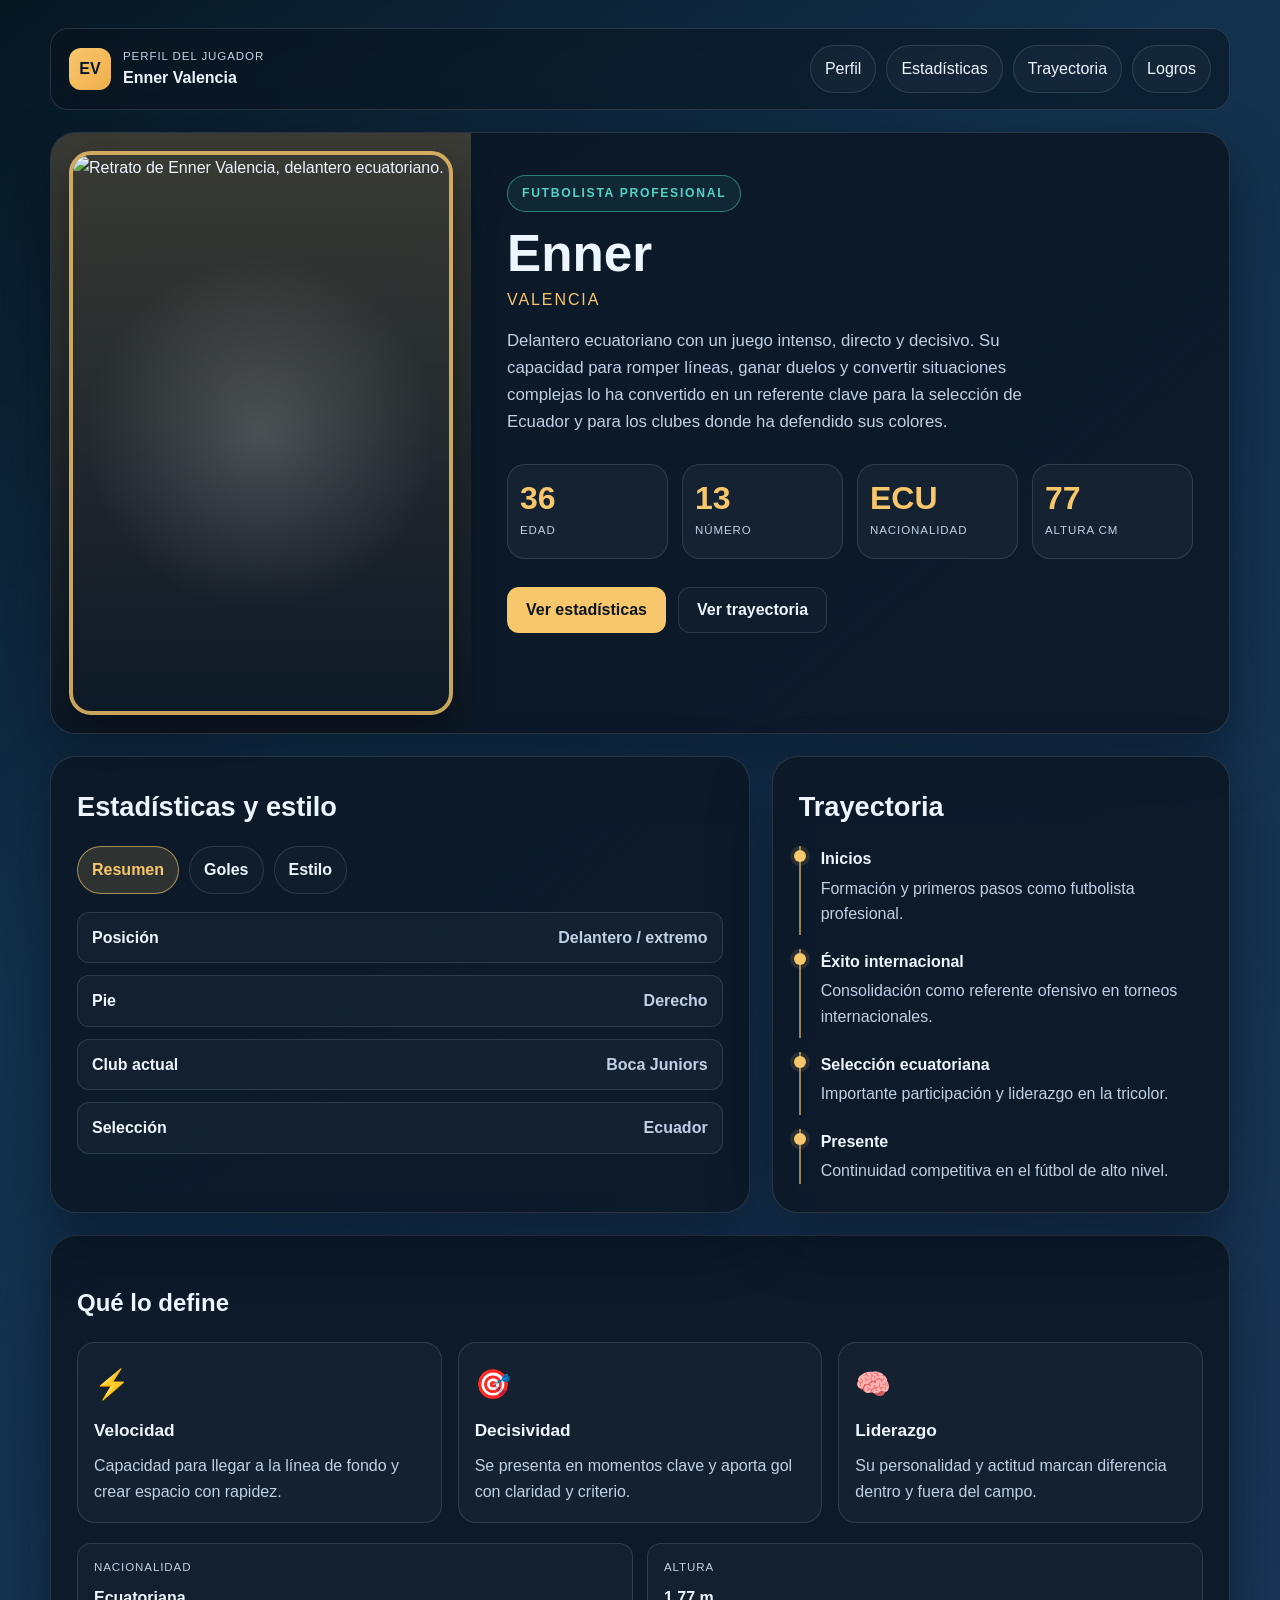
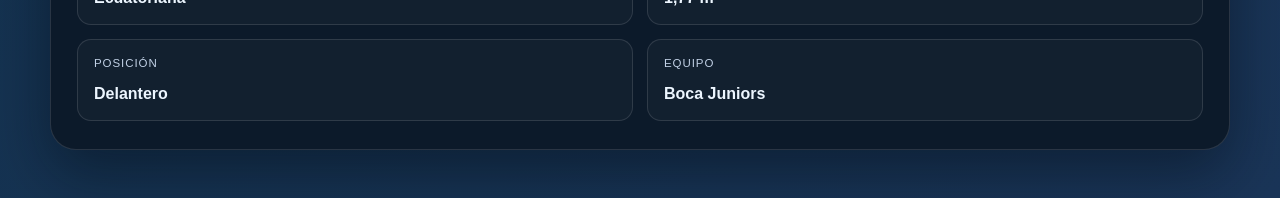
==== hola mundo/index.html @ 0b4dd75f "Mejoras UX y perfil de Enner Valencia" ====
<!DOCTYPE html>
<html lang="es">
  <head>
    <meta charset="UTF-8" />
    <meta name="viewport" content="width=device-width, initial-scale=1.0" />
    <meta
      name="description"
      content="Perfil completo de Enner Valencia: datos, trayectoria, estilo de juego y logros del delantero ecuatoriano."
    />
    <title>Enner Valencia | Perfil completo</title>
    <style>
      :root {
        --bg: #071722;
        --bg-2: #12314d;
        --bg-3: #1a3558;
        --panel: rgba(12, 24, 38, 0.9);
        --panel-alt: rgba(19, 33, 48, 0.96);
        --primary: #f8c76b;
        --secondary: #53d3c6;
        --tertiary: #91b7ff;
        --text: #edf6ff;
        --muted: #c1d0e5;
        --line: rgba(255, 255, 255, 0.12);
        --shadow: rgba(3, 9, 17, 0.44);
        --focus: #7dd3fc;
        --success: #5ce0a3;
        --danger: #ff8a8a;
      }

      * {
        box-sizing: border-box;
      }

      html {
        scroll-behavior: smooth;
      }

      body {
        margin: 0;
        font-family: Arial, Helvetica, sans-serif;
        background: linear-gradient(140deg, var(--bg), var(--bg-2) 35%, var(--bg-3));
        color: var(--text);
        line-height: 1.6;
      }

      img {
        max-width: 100%;
        display: block;
      }

      a {
        color: inherit;
      }

      a:focus-visible,
      button:focus-visible,
      [role="tab"]:focus-visible,
      img:focus-visible {
        outline: 3px solid var(--focus);
        outline-offset: 3px;
      }

      .skip-link {
        position: absolute;
        left: 16px;
        top: -48px;
        background: var(--primary);
        color: #091725;
        padding: 10px 14px;
        border-radius: 10px;
        text-decoration: none;
        z-index: 100;
        font-weight: 700;
      }

      .skip-link:focus {
        top: 16px;
      }

      .page-shell {
        width: min(1180px, calc(100% - 32px));
        margin: 28px auto 48px;
      }

      .topbar {
        display: flex;
        align-items: center;
        justify-content: space-between;
        gap: 20px;
        padding: 16px 18px;
        margin-bottom: 22px;
        border: 1px solid var(--line);
        border-radius: 18px;
        background: rgba(10, 20, 31, 0.54);
        backdrop-filter: blur(10px);
      }

      .brand {
        display: flex;
        align-items: center;
        gap: 12px;
      }

      .brand-mark {
        display: inline-flex;
        align-items: center;
        justify-content: center;
        width: 42px;
        height: 42px;
        border-radius: 12px;
        background: linear-gradient(135deg, var(--primary), #f0ae4c);
        color: #091725;
        font-weight: 700;
      }

      .brand small {
        display: block;
        color: var(--muted);
        font-size: 0.72rem;
        letter-spacing: 0.08em;
        text-transform: uppercase;
      }

      .brand strong {
        font-size: 1rem;
      }

      .nav {
        display: flex;
        flex-wrap: wrap;
        gap: 10px;
      }

      .nav a {
        text-decoration: none;
        padding: 10px 14px;
        border-radius: 999px;
        border: 1px solid var(--line);
        background: rgba(255, 255, 255, 0.03);
        color: var(--text);
        transition: background 0.2s ease, transform 0.2s ease;
      }

      .nav a:hover,
      .nav a:focus-visible {
        background: rgba(248, 199, 107, 0.12);
        transform: translateY(-1px);
      }

      .card {
        background: var(--panel);
        border: 1px solid var(--line);
        border-radius: 26px;
        box-shadow: 0 24px 60px var(--shadow);
      }

      .hero {
        display: grid;
        grid-template-columns: minmax(280px, 420px) minmax(0, 1fr);
        overflow: hidden;
      }

      .hero-media {
        position: relative;
        min-height: 600px;
        padding: 18px;
        background: linear-gradient(180deg, rgba(248, 199, 107, 0.2), rgba(12, 24, 38, 0.9));
      }

      .hero-media::before {
        content: "";
        position: absolute;
        inset: 0;
        background: radial-gradient(circle at center, rgba(255, 255, 255, 0.18), transparent 48%);
      }

      .player-photo {
        position: relative;
        z-index: 1;
        width: 100%;
        height: 100%;
        min-height: 560px;
        object-fit: cover;
        border-radius: 22px;
        border: 4px solid rgba(248, 199, 107, 0.8);
        box-shadow: 0 20px 40px rgba(0, 0, 0, 0.38);
      }

      .hero-content {
        padding: 42px 36px 36px;
      }

      .pill {
        display: inline-flex;
        align-items: center;
        gap: 8px;
        padding: 8px 14px;
        border-radius: 999px;
        border: 1px solid rgba(83, 211, 198, 0.5);
        background: rgba(83, 211, 198, 0.08);
        color: var(--secondary);
        font-size: 0.76rem;
        letter-spacing: 0.14em;
        text-transform: uppercase;
        font-weight: 700;
      }

      h1 {
        margin: 18px 0 8px;
        font-size: clamp(2.8rem, 4vw, 4.5rem);
        line-height: 0.95;
      }

      .surname {
        margin: 0 0 16px;
        color: var(--primary);
        text-transform: uppercase;
        letter-spacing: 0.12em;
        font-size: 1rem;
      }

      .summary {
        max-width: 60ch;
        margin: 0;
        color: var(--muted);
        font-size: 1.05rem;
      }

      .hero-stats {
        display: grid;
        grid-template-columns: repeat(4, minmax(100px, 1fr));
        gap: 14px;
        margin-top: 28px;
      }

      .stat-box {
        background: rgba(255, 255, 255, 0.04);
        border: 1px solid var(--line);
        border-radius: 18px;
        padding: 16px 12px;
      }

      .stat-box strong {
        display: block;
        color: var(--primary);
        font-size: clamp(1.5rem, 2.5vw, 2.2rem);
        line-height: 1.1;
      }

      .stat-box span {
        color: var(--muted);
        font-size: 0.72rem;
        letter-spacing: 0.08em;
        text-transform: uppercase;
      }

      .actions {
        display: flex;
        flex-wrap: wrap;
        gap: 12px;
        margin-top: 28px;
      }

      .button {
        display: inline-flex;
        align-items: center;
        justify-content: center;
        min-height: 46px;
        padding: 0 18px;
        border-radius: 12px;
        border: 1px solid var(--line);
        background: transparent;
        color: var(--text);
        text-decoration: none;
        font-weight: 700;
        transition: transform 0.2s ease, opacity 0.2s ease, background 0.2s ease;
      }

      .button.primary {
        background: var(--primary);
        color: #0c1520;
        border-color: transparent;
      }

      .button.secondary {
        background: rgba(255, 255, 255, 0.02);
      }

      .button:hover,
      .button:focus-visible {
        transform: translateY(-1px);
      }

      .content-grid {
        display: grid;
        grid-template-columns: 1.45fr 0.95fr;
        gap: 22px;
        margin-top: 22px;
      }

      .panel {
        padding: 28px 26px;
      }

      .panel h2 {
        margin: 0 0 18px;
        font-size: 1.7rem;
      }

      .tabs {
        display: flex;
        flex-wrap: wrap;
        gap: 10px;
        margin-bottom: 18px;
      }

      [role="tab"] {
        background: rgba(255, 255, 255, 0.02);
        border: 1px solid var(--line);
        color: var(--text);
        padding: 10px 14px;
        border-radius: 999px;
        cursor: pointer;
        font: inherit;
        font-weight: 700;
      }

      [role="tab"][aria-selected="true"] {
        background: rgba(248, 199, 107, 0.15);
        border-color: rgba(248, 199, 107, 0.6);
        color: var(--primary);
      }

      .tab-panel {
        display: block;
      }

      .tab-panel[hidden] {
        display: none;
      }

      .metric-list {
        list-style: none;
        padding: 0;
        margin: 0;
        display: grid;
        gap: 12px;
      }

      .metric-list li {
        display: flex;
        justify-content: space-between;
        align-items: center;
        gap: 16px;
        padding: 12px 14px;
        border-radius: 12px;
        background: rgba(255, 255, 255, 0.03);
        border: 1px solid var(--line);
      }

      .metric-list strong {
        color: var(--text);
      }

      .metric-list span {
        color: var(--muted);
        font-weight: 700;
      }

      .timeline {
        list-style: none;
        margin: 0;
        padding: 0;
        display: grid;
        gap: 14px;
      }

      .timeline li {
        position: relative;
        padding-left: 20px;
        border-left: 2px solid rgba(248, 199, 107, 0.6);
        padding-bottom: 8px;
      }

      .timeline li:last-child {
        padding-bottom: 0;
      }

      .timeline li::before {
        content: "";
        position: absolute;
        left: -7px;
        top: 4px;
        width: 12px;
        height: 12px;
        border-radius: 50%;
        background: var(--primary);
        box-shadow: 0 0 0 4px rgba(248, 199, 107, 0.12);
      }

      .timeline strong {
        display: block;
        margin-bottom: 4px;
      }

      .timeline span {
        color: var(--muted);
      }

      .narrative {
        margin-top: 22px;
        padding: 28px 26px;
      }

      .feature-grid {
        display: grid;
        grid-template-columns: repeat(3, minmax(180px, 1fr));
        gap: 16px;
      }

      .feature {
        padding: 18px 16px;
        border-radius: 18px;
        border: 1px solid var(--line);
        background: rgba(255, 255, 255, 0.03);
      }

      .feature .icon {
        font-size: 1.8rem;
        margin-bottom: 10px;
      }

      .feature h3 {
        margin: 0 0 8px;
        font-size: 1.08rem;
      }

      .feature p {
        margin: 0;
        color: var(--muted);
      }

      .details-grid {
        display: grid;
        grid-template-columns: repeat(2, minmax(150px, 1fr));
        gap: 14px;
        margin-top: 20px;
      }

      .detail-box {
        padding: 14px 16px;
        border-radius: 14px;
        border: 1px solid var(--line);
        background: rgba(255, 255, 255, 0.026);
      }

      .detail-box .label {
        display: block;
        color: var(--muted);
        font-size: 0.72rem;
        letter-spacing: 0.08em;
        text-transform: uppercase;
        margin-bottom: 8px;
      }

      .detail-box .value {
        font-weight: 700;
      }

      @media (max-width: 900px) {
        .hero {
          grid-template-columns: 1fr;
        }

        .content-grid {
          grid-template-columns: 1fr;
        }

        .feature-grid {
          grid-template-columns: 1fr;
        }
      }

      @media (max-width: 620px) {
        .page-shell {
          width: min(100% - 20px, 1180px);
          margin-top: 18px;
        }

        .topbar {
          flex-direction: column;
          align-items: flex-start;
        }

        .hero-content,
        .panel,
        .narrative {
          padding-left: 18px;
          padding-right: 18px;
        }

        .hero-stats,
        .details-grid {
          grid-template-columns: repeat(2, minmax(120px, 1fr));
        }
      }
    </style>
  </head>
  <body>
    <a class="skip-link" href="#contenido">Saltar al contenido</a>

    <div class="page-shell">
      <header class="topbar" aria-label="Navegación principal">
        <div class="brand" aria-label="Marca del perfil">
          <div class="brand-mark">EV</div>
          <div>
            <small>Perfil del jugador</small>
            <strong>Enner Valencia</strong>
          </div>
        </div>

        <nav class="nav" aria-label="Secciones principales">
          <a href="#perfil">Perfil</a>
          <a href="#estadisticas">Estadísticas</a>
          <a href="#trayectoria">Trayectoria</a>
          <a href="#logros">Logros</a>
        </nav>
      </header>

      <main id="contenido">
        <section class="hero card" id="perfil" aria-labelledby="player-name">
          <div class="hero-media">
            <img
              class="player-photo"
              src="https://upload.wikimedia.org/wikipedia/commons/f/fe/Enner_Valencia_%2824735821595%29_%28cropped%29.jpg"
              alt="Retrato de Enner Valencia, delantero ecuatoriano."
            />
          </div>

          <div class="hero-content">
            <div class="pill">Futbolista profesional</div>
            <h1 id="player-name">Enner</h1>
            <p class="surname">Valencia</p>

            <p class="summary">
              Delantero ecuatoriano con un juego intenso, directo y decisivo. Su capacidad para
              romper líneas, ganar duelos y convertir situaciones complejas lo ha convertido en un
              referente clave para la selección de Ecuador y para los clubes donde ha defendido sus
              colores.
            </p>

            <div class="hero-stats" aria-label="Estadísticas destacadas">
              <div class="stat-box">
                <strong>36</strong>
                <span>Edad</span>
              </div>
              <div class="stat-box">
                <strong>13</strong>
                <span>Número</span>
              </div>
              <div class="stat-box">
                <strong>ECU</strong>
                <span>Nacionalidad</span>
              </div>
              <div class="stat-box">
                <strong>77</strong>
                <span>Altura cm</span>
              </div>
            </div>

            <div class="actions" aria-label="Acciones principales">
              <a class="button primary" href="#estadisticas">Ver estadísticas</a>
              <a class="button secondary" href="#trayectoria">Ver trayectoria</a>
            </div>
          </div>
        </section>

        <section class="content-grid">
          <article class="panel card" id="estadisticas" aria-labelledby="stats-heading">
            <h2 id="stats-heading">Estadísticas y estilo</h2>

            <div class="tabs" role="tablist" aria-label="Secciones estadísticas">
              <button class="tab-button" role="tab" aria-selected="true" aria-controls="panel-resumen" id="tab-resumen" tabindex="0" type="button">
                Resumen
              </button>
              <button class="tab-button" role="tab" aria-selected="false" aria-controls="panel-goles" id="tab-goles" tabindex="-1" type="button">
                Goles
              </button>
              <button class="tab-button" role="tab" aria-selected="false" aria-controls="panel-estilo" id="tab-estilo" tabindex="-1" type="button">
                Estilo
              </button>
            </div>

            <div class="tab-panel" id="panel-resumen" role="tabpanel" aria-labelledby="tab-resumen">
              <ul class="metric-list" aria-label="Resumen del jugador">
                <li><strong>Posición</strong><span>Delantero / extremo</span></li>
                <li><strong>Pie</strong><span>Derecho</span></li>
                <li><strong>Club actual</strong><span>Boca Juniors</span></li>
                <li><strong>Selección</strong><span>Ecuador</span></li>
              </ul>
            </div>

            <div class="tab-panel" id="panel-goles" role="tabpanel" aria-labelledby="tab-goles" hidden>
              <ul class="metric-list" aria-label="Datos de gol">
                <li><strong>Visión de juego</strong><span>Alta</span></li>
                <li><strong>Remate</strong><span>Preciso</span></li>
                <li><strong>Goles decisivos</strong><span>Frecuentes</span></li>
                <li><strong>Capacidad de liderazgo</strong><span>Muy alta</span></li>
              </ul>
            </div>

            <div class="tab-panel" id="panel-estilo" role="tabpanel" aria-labelledby="tab-estilo" hidden>
              <ul class="metric-list" aria-label="Estilo de juego">
                <li><strong>Velocidad</strong><span>Explosiva</span></li>
                <li><strong>Desborde</strong><span>Constante</span></li>
                <li><strong>Presión</strong><span>Intensa</span></li>
                <li><strong>Trabajo colectivo</strong><span>Comprometido</span></li>
              </ul>
            </div>
          </article>

          <aside class="panel card" id="trayectoria" aria-labelledby="career-heading">
            <h2 id="career-heading">Trayectoria</h2>
            <ul class="timeline" aria-label="Cronología de trayectoria">
              <li>
                <strong>Inicios</strong>
                <span>Formación y primeros pasos como futbolista profesional.</span>
              </li>
              <li>
                <strong>Éxito internacional</strong>
                <span>Consolidación como referente ofensivo en torneos internacionales.</span>
              </li>
              <li>
                <strong>Selección ecuatoriana</strong>
                <span>Importante participación y liderazgo en la tricolor.</span>
              </li>
              <li>
                <strong>Presente</strong>
                <span>Continuidad competitiva en el fútbol de alto nivel.</span>
              </li>
            </ul>
          </aside>
        </section>

        <section class="narrative card" id="logros" aria-labelledby="features-heading">
          <h2 id="features-heading">Qué lo define</h2>

          <div class="feature-grid">
            <article class="feature">
              <div class="icon" aria-hidden="true">⚡</div>
              <h3>Velocidad</h3>
              <p>Capacidad para llegar a la línea de fondo y crear espacio con rapidez.</p>
            </article>

            <article class="feature">
              <div class="icon" aria-hidden="true">🎯</div>
              <h3>Decisividad</h3>
              <p>Se presenta en momentos clave y aporta gol con claridad y criterio.</p>
            </article>

            <article class="feature">
              <div class="icon" aria-hidden="true">🧠</div>
              <h3>Liderazgo</h3>
              <p>Su personalidad y actitud marcan diferencia dentro y fuera del campo.</p>
            </article>
          </div>

          <div class="details-grid" aria-label="Datos principales del jugador">
            <div class="detail-box">
              <span class="label">Nacionalidad</span>
              <span class="value">Ecuatoriana</span>
            </div>
            <div class="detail-box">
              <span class="label">Altura</span>
              <span class="value">1,77 m</span>
            </div>
            <div class="detail-box">
              <span class="label">Posición</span>
              <span class="value">Delantero</span>
            </div>
            <div class="detail-box">
              <span class="label">Equipo</span>
              <span class="value">Boca Juniors</span>
            </div>
          </div>
        </section>
      </main>
    </div>

    <script>
      const tabs = document.querySelectorAll('[role="tab"]');
      const panels = document.querySelectorAll('.tab-panel');

      function activateTab(targetTab) {
        tabs.forEach((tab) => {
          const isSelected = tab === targetTab;
          tab.setAttribute('aria-selected', String(isSelected));
          tab.tabIndex = isSelected ? 0 : -1;
        });

        panels.forEach((panel) => {
          const isActive = panel.id === targetTab.getAttribute('aria-controls');
          panel.hidden = !isActive;
        });
      }

      tabs.forEach((tab) => {
        tab.addEventListener('click', () => activateTab(tab));

        tab.addEventListener('keydown', (event) => {
          const currentIndex = [...tabs].indexOf(tab);
          let nextIndex = currentIndex;

          if (event.key === 'ArrowRight') {
            nextIndex = (currentIndex + 1) % tabs.length;
          }

          if (event.key === 'ArrowLeft') {
            nextIndex = (currentIndex - 1 + tabs.length) % tabs.length;
          }

          if (event.key === 'Home') {
            nextIndex = 0;
          }

          if (event.key === 'End') {
            nextIndex = tabs.length - 1;
          }

          if (nextIndex !== currentIndex) {
            event.preventDefault();
            tabs[nextIndex].focus();
            activateTab(tabs[nextIndex]);
          }
        });
      });
    </script>
  </body>
</html>
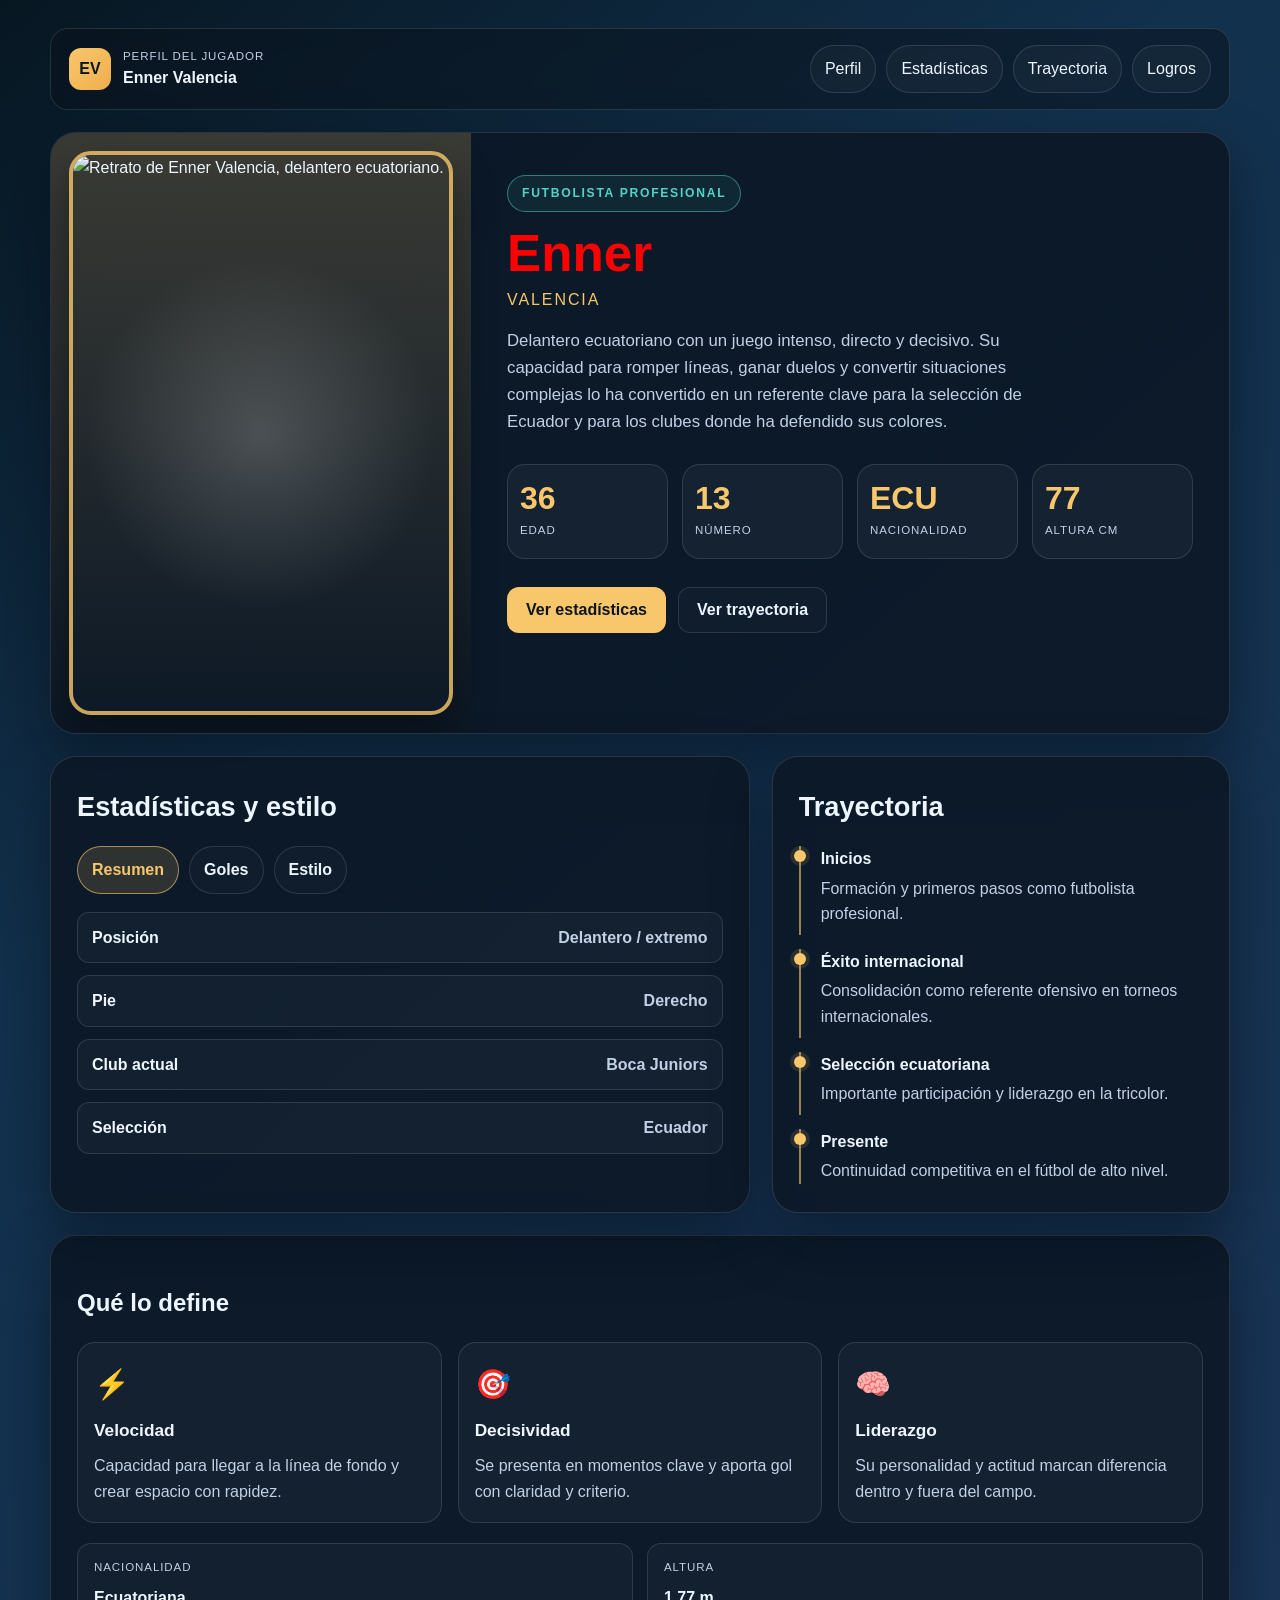
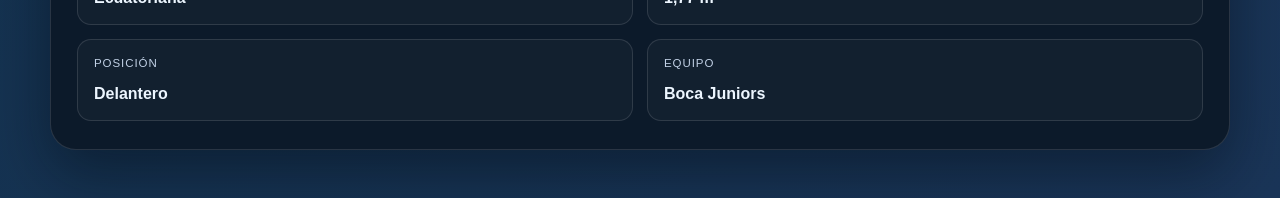
==== commit 4cad848d: "Ajuste de color del titulo" ====
--- a/hola mundo/index.html
+++ b/hola mundo/index.html
@@ -209,6 +209,7 @@
         margin: 18px 0 8px;
         font-size: clamp(2.8rem, 4vw, 4.5rem);
         line-height: 0.95;
+        color: red;
       }
 
       .surname {
